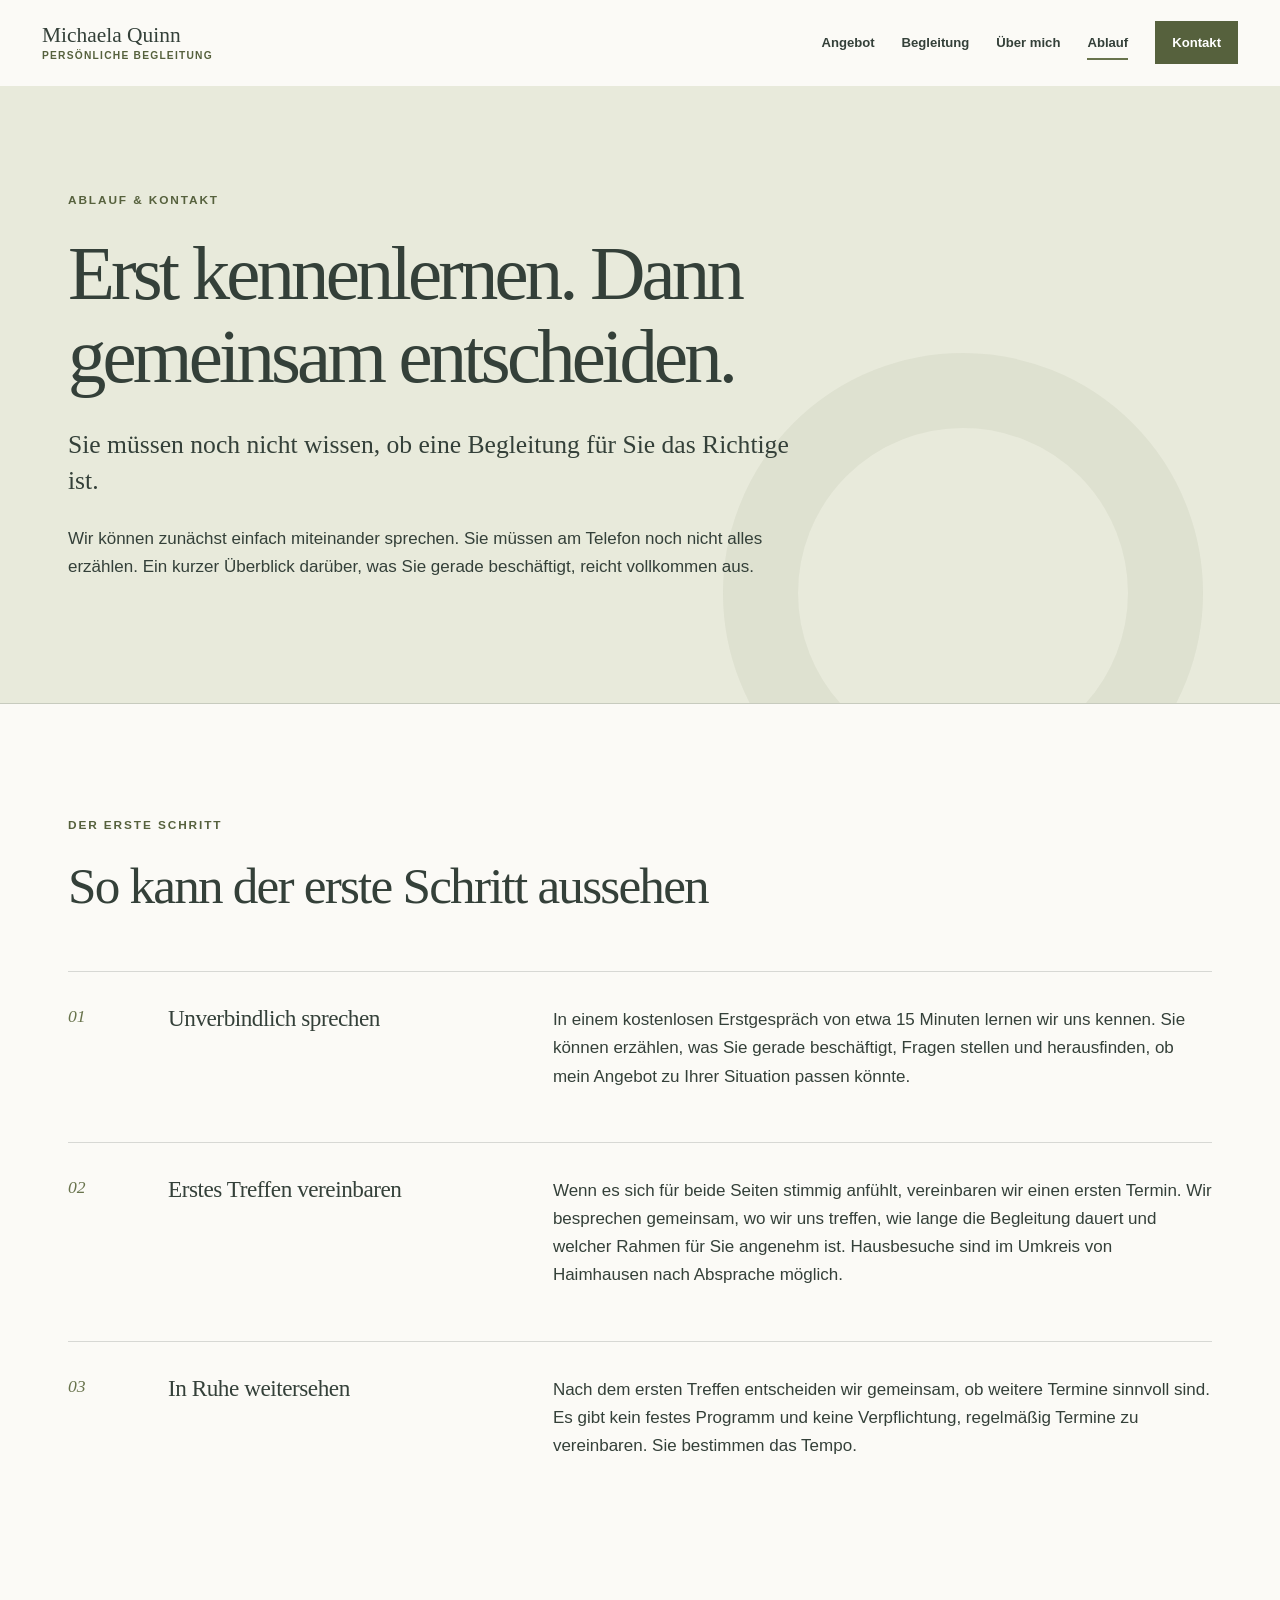
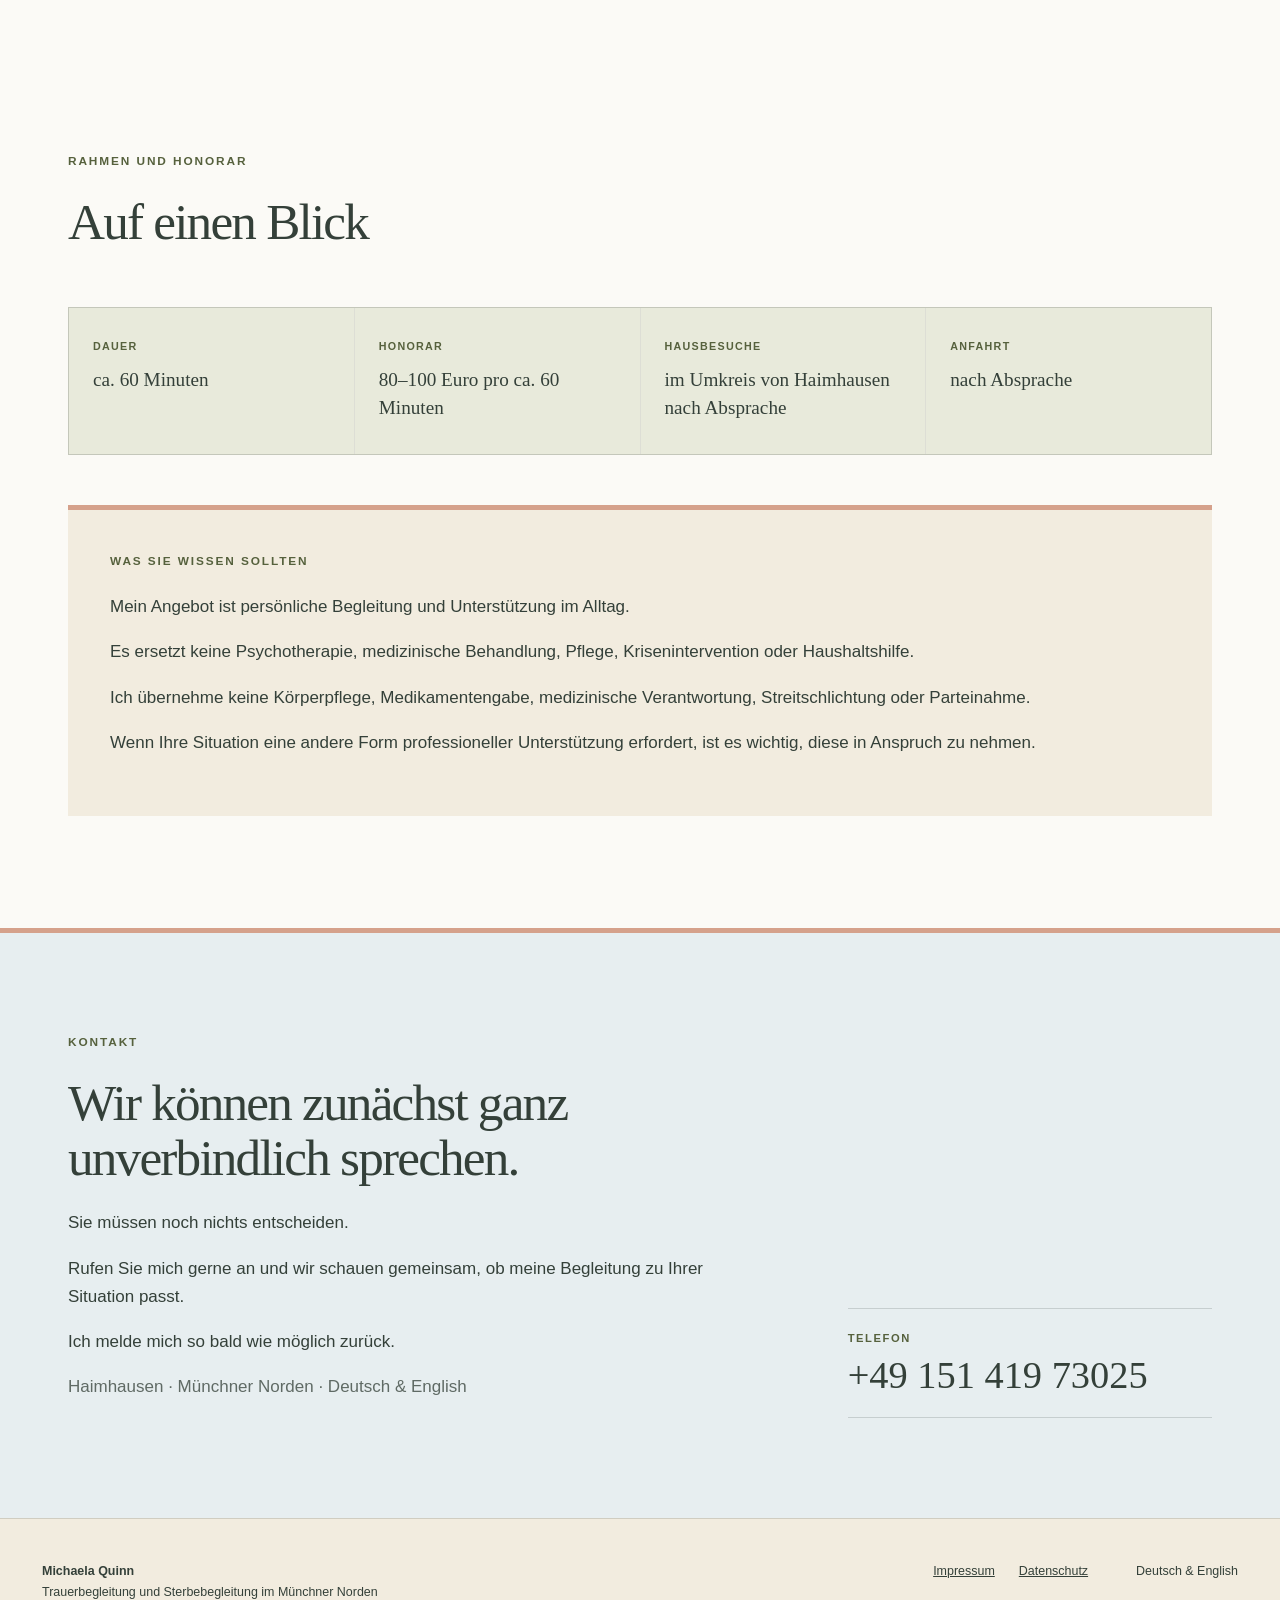
==== ablauf-kontakt.html @ f82f97de "Add files via upload" ====
<!doctype html>
<html lang="de">
<head><meta charset="utf-8"><meta name="viewport" content="width=device-width,initial-scale=1"><meta name="description" content="Ablauf, Rahmen, Honorar und Kontakt für die persönliche Begleitung durch Michaela Quinn im Münchner Norden."><meta name="theme-color" content="#68734c"><title>Ablauf & Kontakt | Michaela Quinn</title><link rel="icon" href="assets/favicon.svg" type="image/svg+xml"><link rel="stylesheet" href="assets/styles.css"></head>
<body>
  <a class="skip-link" href="#inhalt">Zum Inhalt springen</a>
  <header class="site-header" data-header><a class="brand" href="index.html"><span class="brand-name">Michaela Quinn</span><span class="brand-line">Persönliche Begleitung</span></a><button class="menu-button" type="button" aria-expanded="false" aria-controls="navigation" data-menu-button><span></span><span></span><span></span><span class="sr-only">Menü öffnen</span></button><nav id="navigation" class="navigation" aria-label="Hauptnavigation" data-navigation><a href="angebot.html">Angebot</a><a href="begleitung.html">Begleitung</a><a href="ueber-mich.html">Über mich</a><a href="ablauf-kontakt.html" aria-current="page">Ablauf</a><a class="nav-contact" href="#kontakt">Kontakt</a></nav></header>
  <main id="inhalt">
    <section class="page-hero"><p class="eyebrow">Ablauf &amp; Kontakt</p><h1>Erst kennenlernen. Dann gemeinsam entscheiden.</h1><p class="lead">Sie müssen noch nicht wissen, ob eine Begleitung für Sie das Richtige ist.</p><p>Wir können zunächst einfach miteinander sprechen. Sie müssen am Telefon noch nicht alles erzählen. Ein kurzer Überblick darüber, was Sie gerade beschäftigt, reicht vollkommen aus.</p></section>
    <section class="section-pad"><div class="section-heading"><p class="eyebrow">Der erste Schritt</p><h2>So kann der erste Schritt aussehen</h2></div><ol class="steps"><li><span>01</span><h3>Unverbindlich sprechen</h3><p>In einem kostenlosen Erstgespräch von etwa 15 Minuten lernen wir uns kennen. Sie können erzählen, was Sie gerade beschäftigt, Fragen stellen und herausfinden, ob mein Angebot zu Ihrer Situation passen könnte.</p></li><li><span>02</span><h3>Erstes Treffen vereinbaren</h3><p>Wenn es sich für beide Seiten stimmig anfühlt, vereinbaren wir einen ersten Termin. Wir besprechen gemeinsam, wo wir uns treffen, wie lange die Begleitung dauert und welcher Rahmen für Sie angenehm ist. Hausbesuche sind im Umkreis von Haimhausen nach Absprache möglich.</p></li><li><span>03</span><h3>In Ruhe weitersehen</h3><p>Nach dem ersten Treffen entscheiden wir gemeinsam, ob weitere Termine sinnvoll sind. Es gibt kein festes Programm und keine Verpflichtung, regelmäßig Termine zu vereinbaren. Sie bestimmen das Tempo.</p></li></ol></section>
    <section class="section-pad"><div class="section-heading"><p class="eyebrow">Rahmen und Honorar</p><h2>Auf einen Blick</h2></div><div class="facts-grid"><div class="fact"><span>Dauer</span><strong>ca. 60 Minuten</strong></div><div class="fact"><span>Honorar</span><strong>80–100 Euro pro ca. 60 Minuten</strong></div><div class="fact"><span>Hausbesuche</span><strong>im Umkreis von Haimhausen nach Absprache</strong></div><div class="fact"><span>Anfahrt</span><strong>nach Absprache</strong></div></div><div class="boundary-box"><p class="eyebrow">Was Sie wissen sollten</p><p>Mein Angebot ist persönliche Begleitung und Unterstützung im Alltag.</p><p>Es ersetzt keine Psychotherapie, medizinische Behandlung, Pflege, Krisenintervention oder Haushaltshilfe.</p><p>Ich übernehme keine Körperpflege, Medikamentengabe, medizinische Verantwortung, Streitschlichtung oder Parteinahme.</p><p>Wenn Ihre Situation eine andere Form professioneller Unterstützung erfordert, ist es wichtig, diese in Anspruch zu nehmen.</p></div></section>
    <section class="contact-section" id="kontakt"><div class="contact-inner"><div><p class="eyebrow">Kontakt</p><h2>Wir können zunächst ganz unverbindlich sprechen.</h2><p>Sie müssen noch nichts entscheiden.</p><p>Rufen Sie mich gerne an und wir schauen gemeinsam, ob meine Begleitung zu Ihrer Situation passt.</p><p>Ich melde mich so bald wie möglich zurück.</p><p class="muted">Haimhausen · Münchner Norden · Deutsch &amp; English</p></div><a class="phone-link" href="tel:+4915141973025"><span>Telefon</span><strong>+49 151 419 73025</strong></a></div></section>
  </main>
  <footer class="site-footer"><div><strong>Michaela Quinn</strong><br>Trauerbegleitung und Sterbebegleitung im Münchner Norden</div><div class="footer-links"><a href="impressum.html">Impressum</a><a href="datenschutz.html">Datenschutz</a></div><div>Deutsch &amp; English</div></footer><script src="assets/script.js"></script>
</body></html>
---- assets/styles.css ----
:root {
  --paper: #fbfaf6;
  --paper-soft: #ffffff;
  --ink: #344039;
  --olive: #68734c;
  --olive-dark: #56613d;
  --olive-soft: #e8eadb;
  --mist: #e7eef0;
  --oat: #f2ecdf;
  --apricot: #d5a18b;
  --line: rgba(52, 64, 57, .18);
  --max: 1240px;
  --serif: Georgia, "Times New Roman", serif;
  --sans: Arial, Helvetica, sans-serif;
}

* { box-sizing: border-box; }
html { scroll-behavior: smooth; }
body { margin: 0; background: var(--paper); color: var(--ink); font: 17px/1.66 var(--sans); }
img { display: block; width: 100%; height: auto; }
a { color: inherit; }
h1, h2, h3, p, figure { margin-top: 0; }
h1, h2, h3 { font-family: var(--serif); font-weight: 400; line-height: 1.08; }
h1 { margin-bottom: 28px; font-size: clamp(3.5rem, 7vw, 7rem); letter-spacing: -.05em; }
h2 { margin-bottom: 24px; font-size: clamp(2.25rem, 4vw, 4.25rem); letter-spacing: -.035em; }
h3 { margin-bottom: 14px; font-size: 1.65rem; letter-spacing: -.02em; }

.sr-only { position: absolute; width: 1px; height: 1px; padding: 0; margin: -1px; overflow: hidden; clip: rect(0,0,0,0); white-space: nowrap; border: 0; }
.skip-link { position: fixed; z-index: 100; top: 12px; left: 12px; padding: 10px 14px; background: white; transform: translateY(-150%); }
.skip-link:focus { transform: none; }
.section-pad { max-width: var(--max); margin: 0 auto; padding: 112px 48px; }
.eyebrow { margin-bottom: 22px; color: var(--olive-dark); font-size: .74rem; font-weight: 700; letter-spacing: .16em; text-transform: uppercase; }
.section-heading { max-width: 820px; margin-bottom: 58px; }
.section-heading p:last-child { max-width: 700px; }
.lead { font: 400 clamp(1.3rem, 2vw, 1.85rem)/1.42 var(--serif); }
.muted { color: rgba(52,64,57,.76); }

.site-header { position: sticky; z-index: 20; top: 0; display: flex; align-items: center; justify-content: space-between; min-height: 86px; padding: 13px 42px; border-bottom: 1px solid transparent; background: rgba(251,250,246,.95); backdrop-filter: blur(12px); transition: border-color .2s; }
.site-header.scrolled { border-color: var(--line); }
.brand { display: grid; text-decoration: none; line-height: 1.15; }
.brand-name { font-family: var(--serif); font-size: 1.34rem; }
.brand-line { margin-top: 3px; color: var(--olive-dark); font-size: .64rem; font-weight: 700; letter-spacing: .12em; text-transform: uppercase; }
.navigation { display: flex; align-items: center; gap: 27px; }
.navigation a { position: relative; font-size: .82rem; font-weight: 700; text-decoration: none; }
.navigation a:not(.nav-contact)::after { position: absolute; right: 0; bottom: -7px; left: 0; height: 2px; background: var(--olive); content: ""; transform: scaleX(0); transition: transform .2s; }
.navigation a:hover::after, .navigation a[aria-current="page"]::after { transform: scaleX(1); }
.nav-contact { padding: 11px 17px; background: var(--olive-dark); color: white; }
.nav-contact:hover { background: var(--olive); }
.menu-button { display: none; border: 0; background: none; }

.button { display: inline-block; padding: 15px 22px; border: 1px solid var(--olive-dark); background: var(--olive-dark); color: white; font-size: .86rem; font-weight: 700; text-decoration: none; }
.button:hover { background: var(--olive); }
.button.secondary { background: transparent; color: var(--olive-dark); }
.button.secondary:hover { background: var(--olive-soft); }
.text-link { display: inline-block; color: var(--olive-dark); font-size: .84rem; font-weight: 700; text-decoration-thickness: 1px; text-underline-offset: 5px; }

.hero { display: grid; grid-template-columns: 58% 42%; min-height: calc(100vh - 86px); border-bottom: 1px solid var(--line); }
.hero-copy { display: flex; flex-direction: column; justify-content: center; padding: 74px max(48px, calc((100vw - var(--max)) / 2 + 48px)); }
.hero h1 { max-width: 740px; }
.hero-intro { max-width: 720px; margin-bottom: 24px; font: 400 clamp(1.28rem, 2vw, 1.9rem)/1.38 var(--serif); }
.hero-actions { display: flex; align-items: center; gap: 22px; margin-top: 24px; }
.micro-contact { margin: 0; color: rgba(52,64,57,.78); font-size: .88rem; }
.hero-image { position: relative; min-height: 640px; margin: 0; overflow: hidden; }
.hero-image img { width: 100%; height: 100%; object-fit: cover; object-position: 50% 38%; }
.hero-image figcaption { position: absolute; right: 16px; bottom: 14px; padding: 5px 9px; background: rgba(251,250,246,.9); font-size: .68rem; letter-spacing: .08em; text-transform: uppercase; }

.trust-strip { display: grid; grid-template-columns: 1fr 1.4fr 1.25fr 1fr; max-width: var(--max); margin: 0 auto; padding: 0 48px; border-bottom: 1px solid var(--line); }
.trust-item { padding: 28px 24px 28px 0; }
.trust-item + .trust-item { padding-left: 24px; border-left: 1px solid var(--line); }
.trust-item span { display: block; margin-bottom: 5px; color: var(--olive-dark); font-size: .67rem; font-weight: 700; letter-spacing: .11em; text-transform: uppercase; }
.trust-item strong { font: 400 1.05rem/1.3 var(--serif); }

.intro-section { display: grid; grid-template-columns: .8fr 1.7fr; gap: 9%; }
.intro-copy { max-width: 780px; }
.reassurance { margin-top: 34px; padding: 25px 30px; border-left: 5px solid var(--olive); background: var(--olive-soft); font: 400 1.16rem/1.5 var(--serif); }

.offers { background: var(--paper-soft); }
.offer-grid { display: grid; grid-template-columns: repeat(3, 1fr); border-top: 1px solid var(--line); }
.offer-card { display: flex; flex-direction: column; padding: 34px 36px 16px 0; }
.offer-card + .offer-card { padding-left: 36px; border-left: 1px solid var(--line); }
.offer-number { display: block; margin-bottom: 42px; color: var(--olive); font: italic 1.1rem var(--serif); }
.offer-card h3 { min-height: 58px; }
.offer-card p { font-size: .94rem; }
.offer-card .text-link { margin-top: auto; padding-top: 18px; }

.feature-split { display: grid; grid-template-columns: 49% 51%; background: var(--oat); }
.feature-image { min-height: 690px; margin: 0; }
.feature-image img { width: 100%; height: 100%; object-fit: cover; object-position: 6% 50%; }
.feature-copy { align-self: center; max-width: 720px; padding: 94px 8vw; }
.feature-copy h2 { font-size: clamp(2.4rem, 3.7vw, 4.25rem); }
.feature-copy .button { margin-top: 18px; }

.about-teaser { display: grid; grid-template-columns: 57% 36%; gap: 7%; align-items: center; }
.about-teaser-copy > p { max-width: 720px; }
.about-teaser-image { margin: 0; }
.about-teaser-image img { aspect-ratio: 3 / 4; object-fit: cover; }
.quick-facts { display: grid; grid-template-columns: repeat(5, 1fr); gap: 8px; margin-top: 40px; }
.quick-facts span { padding: 16px 13px; background: var(--olive-soft); font: 400 .88rem/1.35 var(--serif); }

.location-band { background: var(--olive-soft); }
.location-inner { display: grid; grid-template-columns: 1.3fr .7fr; gap: 10%; align-items: center; max-width: var(--max); margin: 0 auto; padding: 84px 48px; }
.location-inner h2 { font-size: clamp(2.2rem, 3.8vw, 4rem); }
.place-note { padding: 28px; border: 1px solid rgba(86,97,61,.35); background: rgba(255,255,255,.45); font-family: var(--serif); }

.home-contact { display: grid; grid-template-columns: 1.3fr .7fr; gap: 9%; align-items: end; padding-top: 100px; padding-bottom: 100px; }
.contact-card { padding: 34px; border-top: 5px solid var(--apricot); background: var(--mist); }
.phone-link { display: grid; gap: 6px; margin-top: 25px; padding: 20px 0; border-top: 1px solid var(--line); border-bottom: 1px solid var(--line); text-decoration: none; }
.phone-link span { color: var(--olive-dark); font-size: .7rem; font-weight: 700; letter-spacing: .14em; text-transform: uppercase; }
.phone-link strong { font: 400 clamp(1.7rem, 3vw, 2.8rem) var(--serif); }

.page-hero { position: relative; overflow: hidden; padding: 105px max(48px, calc((100vw - var(--max)) / 2 + 48px)); border-bottom: 1px solid var(--line); background: var(--olive-soft); }
.page-hero::after { position: absolute; right: 6%; bottom: -130px; width: 330px; height: 330px; border: 75px solid rgba(104,115,76,.08); border-radius: 50%; content: ""; }
.page-hero h1 { max-width: 970px; font-size: clamp(3.2rem, 6vw, 6rem); }
.page-hero p { position: relative; z-index: 1; max-width: 730px; }
.page-hero .eyebrow { color: var(--olive-dark); }

.detail-stack { display: grid; gap: 0; }
.detail-block { display: grid; grid-template-columns: 100px 1fr; gap: 30px; padding: 50px 0; border-top: 1px solid var(--line); }
.detail-number { color: var(--olive); font: italic 1.25rem var(--serif); }
.detail-copy { max-width: 790px; }
.detail-copy p:last-child { margin-bottom: 0; }
.quiet-note { padding: 22px 26px; border-left: 4px solid var(--olive); background: var(--olive-soft); font-family: var(--serif); }

.audience-section { background: var(--mist); }
.check-list { display: grid; gap: 11px; max-width: 780px; padding: 0; list-style: none; }
.check-list li { position: relative; padding-left: 28px; }
.check-list li::before { position: absolute; top: .05em; left: 0; color: var(--olive-dark); content: "•"; font-size: 1.25rem; }
.boundary-box { padding: 42px; border-top: 5px solid var(--apricot); background: var(--oat); }
.boundary-box ul { columns: 2; max-width: 700px; }

.method-hero { display: grid; grid-template-columns: 48% 52%; min-height: 600px; background: var(--oat); }
.method-hero-image { min-height: 600px; }
.method-hero-image img { width: 100%; height: 100%; object-fit: cover; object-position: 5% center; }
.method-hero-copy { align-self: center; padding: 80px 8vw; }
.method-grid { display: grid; grid-template-columns: repeat(2, 1fr); gap: 1px; background: var(--line); border: 1px solid var(--line); }
.method-card { padding: 42px; background: var(--paper); }
.method-card:nth-child(2), .method-card:nth-child(3) { background: var(--olive-soft); }
.method-card span { display: block; margin-bottom: 35px; color: var(--olive); font: italic 1.05rem var(--serif); }
.no-program { display: grid; grid-template-columns: 1fr 1fr; gap: 9%; align-items: center; }
.no-program-quote { padding: 42px; border-left: 5px solid var(--olive); background: var(--mist); font: 400 1.25rem/1.5 var(--serif); }

.about-hero { display: grid; grid-template-columns: 42% 58%; min-height: 650px; }
.about-hero-image img { width: 100%; height: 100%; object-fit: cover; }
.about-hero-copy { align-self: center; padding: 80px 8vw; }
.story-section { display: grid; grid-template-columns: .65fr 1.35fr; gap: 10%; }
.story-copy { max-width: 780px; }
.story-section.alt { background: var(--olive-soft); max-width: none; padding-right: max(48px, calc((100vw - var(--max)) / 2 + 48px)); padding-left: max(48px, calc((100vw - var(--max)) / 2 + 48px)); }
.credential-grid { display: grid; grid-template-columns: repeat(3, 1fr); gap: 12px; }
.credential { min-height: 165px; padding: 28px; background: var(--mist); }
.credential:nth-child(2) { background: var(--olive-soft); }
.credential span { display: block; margin-bottom: 22px; color: var(--olive-dark); font-size: .68rem; font-weight: 700; letter-spacing: .12em; text-transform: uppercase; }
.credential p { font-family: var(--serif); }

.steps { display: grid; gap: 0; padding: 0; list-style: none; }
.steps li { display: grid; grid-template-columns: 70px .7fr 1.3fr; gap: 30px; padding: 34px 0; border-top: 1px solid var(--line); }
.steps li > span { color: var(--olive); font: italic 1.1rem var(--serif); }
.steps h3 { font-size: 1.45rem; }
.facts-grid { display: grid; grid-template-columns: repeat(4, 1fr); gap: 1px; margin: 50px 0; background: rgba(86,97,61,.18); border: 1px solid rgba(86,97,61,.18); }
.fact { padding: 30px 24px; background: var(--olive-soft); }
.fact span { display: block; margin-bottom: 11px; color: var(--olive-dark); font-size: .67rem; font-weight: 700; letter-spacing: .12em; text-transform: uppercase; }
.fact strong { font: 400 1.2rem/1.35 var(--serif); }
.contact-section { background: var(--mist); border-top: 5px solid var(--apricot); }
.contact-inner { display: grid; grid-template-columns: 1.3fr .7fr; gap: 9%; align-items: end; max-width: var(--max); margin: 0 auto; padding: 100px 48px; }

.cta-band { background: var(--olive-dark); color: white; }
.cta-inner { display: grid; grid-template-columns: 1.3fr .7fr; gap: 8%; align-items: center; max-width: var(--max); margin: 0 auto; padding: 75px 48px; }
.cta-inner h2 { margin-bottom: 12px; font-size: clamp(2rem, 3.5vw, 3.6rem); }
.cta-inner .button { border-color: white; background: white; color: var(--olive-dark); text-align: center; }

.site-footer { display: grid; grid-template-columns: 1fr auto auto; gap: 48px; padding: 42px; border-top: 1px solid var(--line); background: var(--oat); font-size: .78rem; }
.footer-links { display: flex; gap: 24px; }
.legal { max-width: 800px; margin: 0 auto; padding: 90px 30px 140px; }
.legal h1 { font-size: clamp(3rem, 7vw, 6rem); }
.legal h2 { margin-top: 48px; font-size: 2rem; }
.draft-warning { padding: 18px; border: 2px solid var(--olive); background: white; font-weight: 700; }
.back-link { display: inline-block; margin-bottom: 45px; }

@media (max-width: 960px) {
  .site-header { min-height: 74px; padding: 13px 22px; }
  .menu-button { display: grid; gap: 5px; width: 42px; height: 42px; padding: 10px; }
  .menu-button span:not(.sr-only) { display: block; height: 2px; background: var(--ink); }
  .navigation { position: fixed; inset: 74px 0 auto; display: none; flex-direction: column; align-items: stretch; gap: 0; padding: 16px 22px 28px; border-bottom: 1px solid var(--line); background: var(--paper); }
  .navigation.open { display: flex; }
  .navigation a { padding: 14px 0; border-bottom: 1px solid var(--line); }
  .navigation a::after { display: none; }
  .nav-contact { border: 0; }
  .section-pad { padding: 82px 28px; }
  .hero, .method-hero, .about-hero { grid-template-columns: 1fr; }
  .hero-copy { padding: 75px 28px 58px; }
  .hero-image { min-height: 68vh; }
  .trust-strip { grid-template-columns: repeat(2, 1fr); padding: 0 28px; }
  .trust-item:nth-child(3) { border-left: 0; }
  .intro-section, .about-teaser, .location-inner, .home-contact, .story-section, .no-program, .contact-inner, .cta-inner { grid-template-columns: 1fr; gap: 38px; }
  .offer-grid { grid-template-columns: 1fr; }
  .offer-card, .offer-card + .offer-card { padding: 30px 0; border-left: 0; border-bottom: 1px solid var(--line); }
  .offer-number { margin-bottom: 18px; }
  .offer-card h3 { min-height: 0; }
  .feature-split { grid-template-columns: 1fr; }
  .feature-image { min-height: 56vw; }
  .feature-copy { padding: 76px 28px; }
  .about-teaser-image { order: -1; }
  .quick-facts { grid-template-columns: repeat(2, 1fr); }
  .location-inner, .contact-inner, .cta-inner { padding: 75px 28px; }
  .page-hero { padding: 80px 28px; }
  .method-hero-image { min-height: 520px; }
  .method-hero-copy, .about-hero-copy { padding: 75px 28px; }
  .about-hero-image { min-height: 600px; }
  .story-section.alt { padding-right: 28px; padding-left: 28px; }
  .steps li { grid-template-columns: 48px 1fr; }
  .steps li p { grid-column: 2; }
  .facts-grid { grid-template-columns: repeat(2, 1fr); }
  .site-footer { grid-template-columns: 1fr; gap: 20px; padding: 36px 28px; }
}

@media (max-width: 580px) {
  body { font-size: 16px; }
  h1 { font-size: clamp(3rem, 15vw, 4.8rem); }
  h2 { font-size: 2.3rem; }
  .hero-actions { align-items: flex-start; flex-direction: column; }
  .hero-image { min-height: 520px; }
  .trust-strip, .method-grid, .credential-grid, .facts-grid { grid-template-columns: 1fr; }
  .trust-item + .trust-item { padding-left: 0; border-left: 0; border-top: 1px solid var(--line); }
  .detail-block { grid-template-columns: 48px 1fr; gap: 14px; }
  .boundary-box ul { columns: 1; }
  .quick-facts { grid-template-columns: 1fr; }
  .feature-image { min-height: 410px; }
}

@media (prefers-reduced-motion: reduce) {
  html { scroll-behavior: auto; }
}
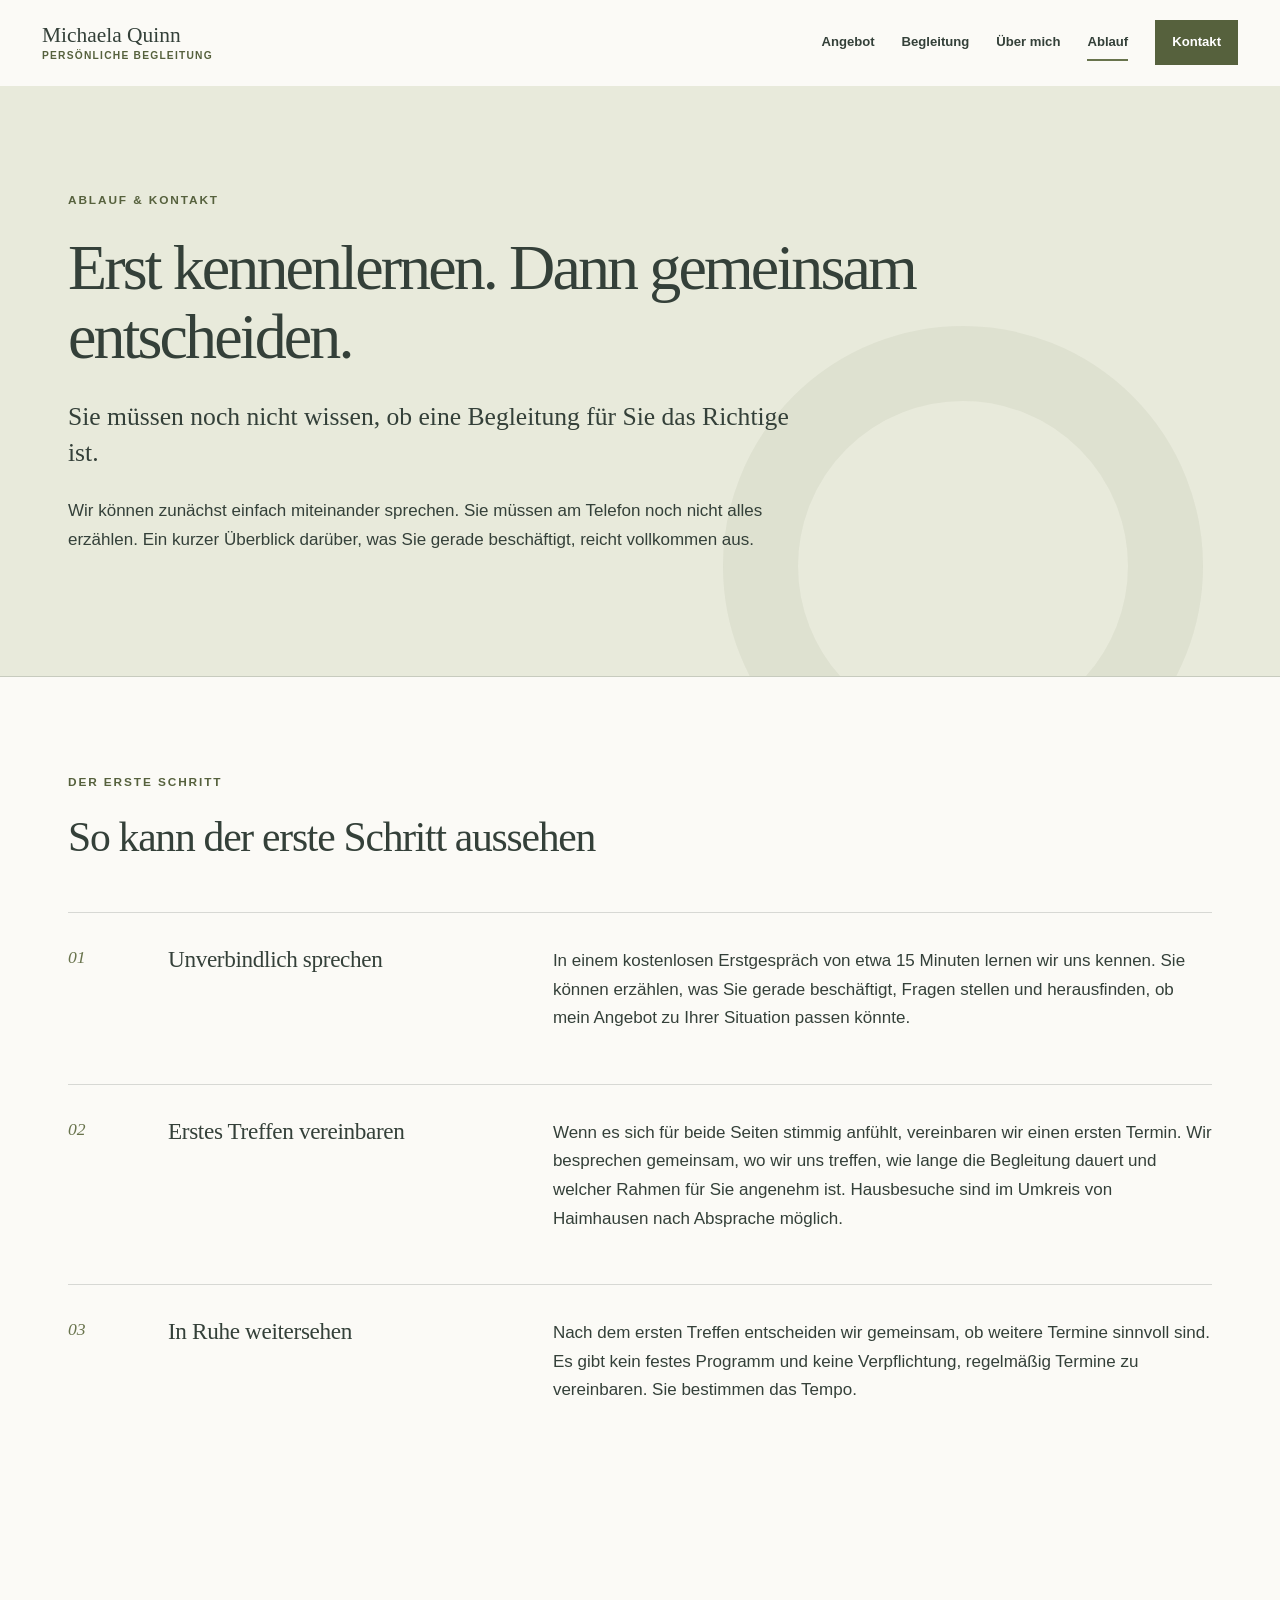
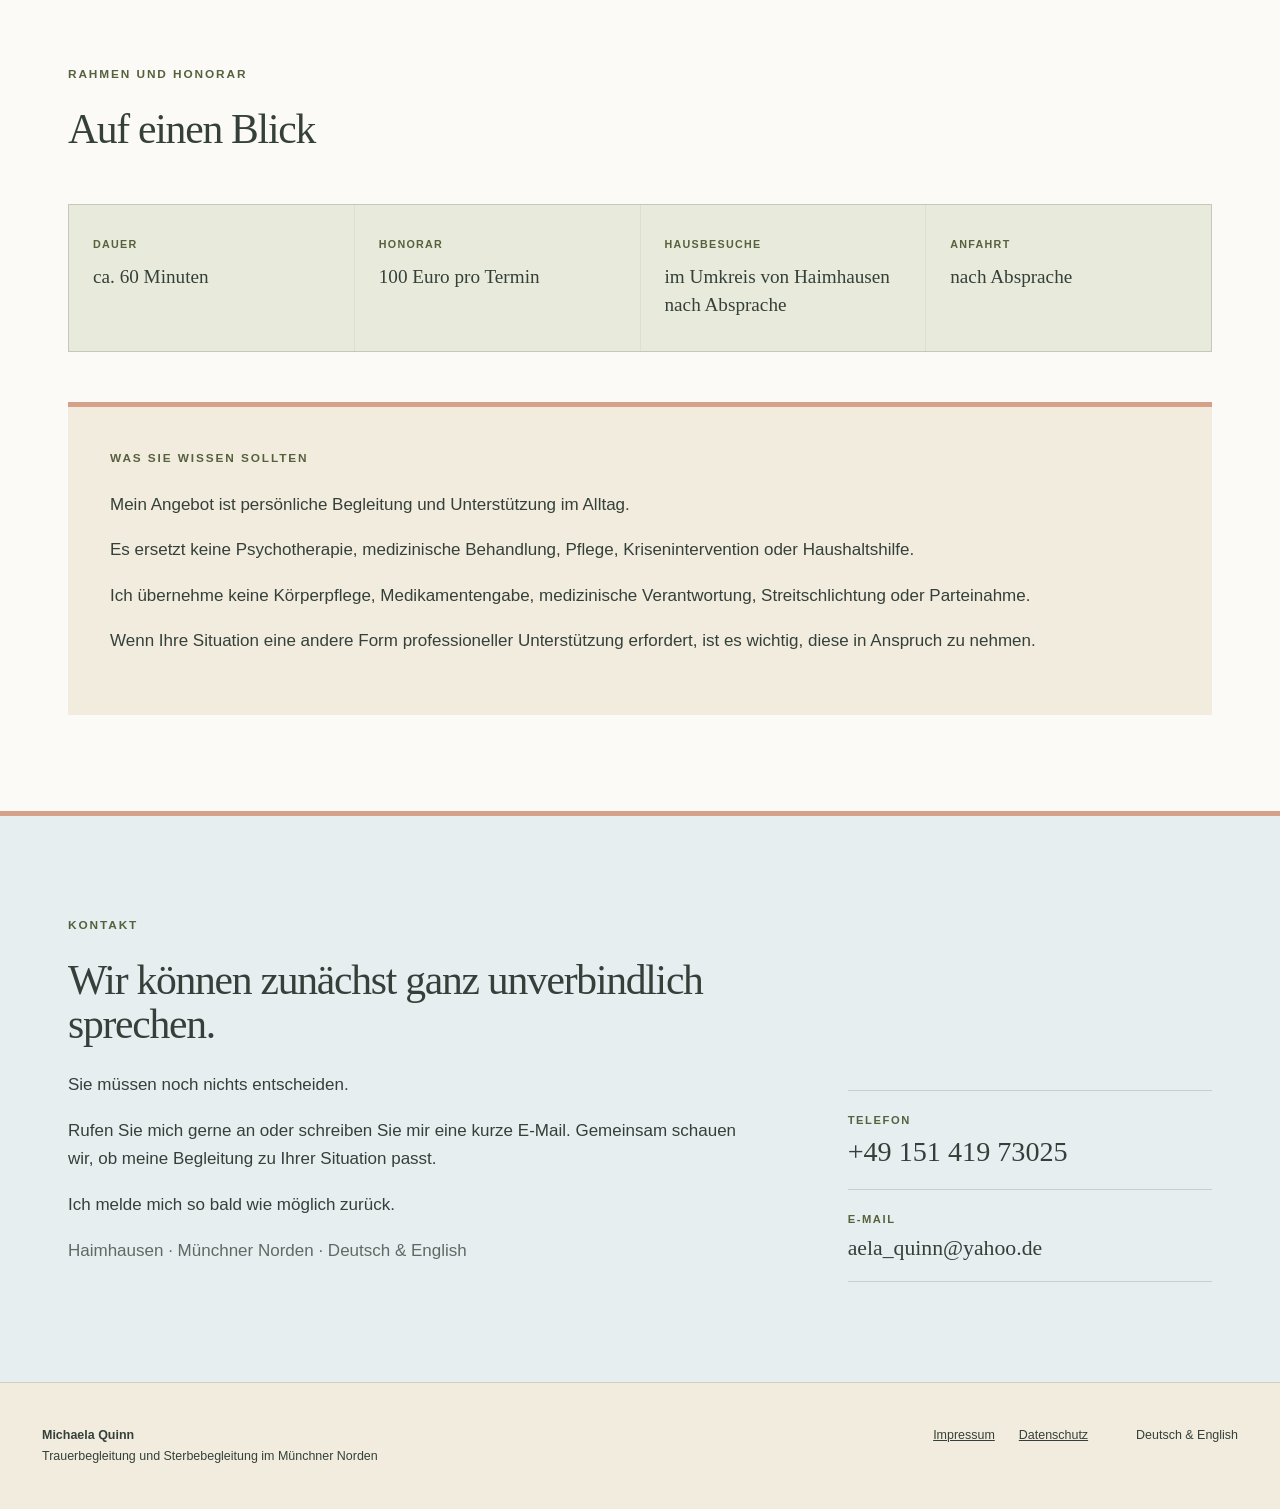
==== commit 2a9c2f6e: "Add files via upload" ====
--- a/ablauf-kontakt.html
+++ b/ablauf-kontakt.html
@@ -7,8 +7,8 @@
   <main id="inhalt">
     <section class="page-hero"><p class="eyebrow">Ablauf &amp; Kontakt</p><h1>Erst kennenlernen. Dann gemeinsam entscheiden.</h1><p class="lead">Sie müssen noch nicht wissen, ob eine Begleitung für Sie das Richtige ist.</p><p>Wir können zunächst einfach miteinander sprechen. Sie müssen am Telefon noch nicht alles erzählen. Ein kurzer Überblick darüber, was Sie gerade beschäftigt, reicht vollkommen aus.</p></section>
     <section class="section-pad"><div class="section-heading"><p class="eyebrow">Der erste Schritt</p><h2>So kann der erste Schritt aussehen</h2></div><ol class="steps"><li><span>01</span><h3>Unverbindlich sprechen</h3><p>In einem kostenlosen Erstgespräch von etwa 15 Minuten lernen wir uns kennen. Sie können erzählen, was Sie gerade beschäftigt, Fragen stellen und herausfinden, ob mein Angebot zu Ihrer Situation passen könnte.</p></li><li><span>02</span><h3>Erstes Treffen vereinbaren</h3><p>Wenn es sich für beide Seiten stimmig anfühlt, vereinbaren wir einen ersten Termin. Wir besprechen gemeinsam, wo wir uns treffen, wie lange die Begleitung dauert und welcher Rahmen für Sie angenehm ist. Hausbesuche sind im Umkreis von Haimhausen nach Absprache möglich.</p></li><li><span>03</span><h3>In Ruhe weitersehen</h3><p>Nach dem ersten Treffen entscheiden wir gemeinsam, ob weitere Termine sinnvoll sind. Es gibt kein festes Programm und keine Verpflichtung, regelmäßig Termine zu vereinbaren. Sie bestimmen das Tempo.</p></li></ol></section>
-    <section class="section-pad"><div class="section-heading"><p class="eyebrow">Rahmen und Honorar</p><h2>Auf einen Blick</h2></div><div class="facts-grid"><div class="fact"><span>Dauer</span><strong>ca. 60 Minuten</strong></div><div class="fact"><span>Honorar</span><strong>80–100 Euro pro ca. 60 Minuten</strong></div><div class="fact"><span>Hausbesuche</span><strong>im Umkreis von Haimhausen nach Absprache</strong></div><div class="fact"><span>Anfahrt</span><strong>nach Absprache</strong></div></div><div class="boundary-box"><p class="eyebrow">Was Sie wissen sollten</p><p>Mein Angebot ist persönliche Begleitung und Unterstützung im Alltag.</p><p>Es ersetzt keine Psychotherapie, medizinische Behandlung, Pflege, Krisenintervention oder Haushaltshilfe.</p><p>Ich übernehme keine Körperpflege, Medikamentengabe, medizinische Verantwortung, Streitschlichtung oder Parteinahme.</p><p>Wenn Ihre Situation eine andere Form professioneller Unterstützung erfordert, ist es wichtig, diese in Anspruch zu nehmen.</p></div></section>
-    <section class="contact-section" id="kontakt"><div class="contact-inner"><div><p class="eyebrow">Kontakt</p><h2>Wir können zunächst ganz unverbindlich sprechen.</h2><p>Sie müssen noch nichts entscheiden.</p><p>Rufen Sie mich gerne an und wir schauen gemeinsam, ob meine Begleitung zu Ihrer Situation passt.</p><p>Ich melde mich so bald wie möglich zurück.</p><p class="muted">Haimhausen · Münchner Norden · Deutsch &amp; English</p></div><a class="phone-link" href="tel:+4915141973025"><span>Telefon</span><strong>+49 151 419 73025</strong></a></div></section>
+    <section class="section-pad"><div class="section-heading"><p class="eyebrow">Rahmen und Honorar</p><h2>Auf einen Blick</h2></div><div class="facts-grid"><div class="fact"><span>Dauer</span><strong>ca. 60 Minuten</strong></div><div class="fact"><span>Honorar</span><strong>100 Euro pro Termin</strong></div><div class="fact"><span>Hausbesuche</span><strong>im Umkreis von Haimhausen nach Absprache</strong></div><div class="fact"><span>Anfahrt</span><strong>nach Absprache</strong></div></div><div class="boundary-box"><p class="eyebrow">Was Sie wissen sollten</p><p>Mein Angebot ist persönliche Begleitung und Unterstützung im Alltag.</p><p>Es ersetzt keine Psychotherapie, medizinische Behandlung, Pflege, Krisenintervention oder Haushaltshilfe.</p><p>Ich übernehme keine Körperpflege, Medikamentengabe, medizinische Verantwortung, Streitschlichtung oder Parteinahme.</p><p>Wenn Ihre Situation eine andere Form professioneller Unterstützung erfordert, ist es wichtig, diese in Anspruch zu nehmen.</p></div></section>
+    <section class="contact-section" id="kontakt"><div class="contact-inner"><div><p class="eyebrow">Kontakt</p><h2>Wir können zunächst ganz unverbindlich sprechen.</h2><p>Sie müssen noch nichts entscheiden.</p><p>Rufen Sie mich gerne an oder schreiben Sie mir eine kurze E-Mail. Gemeinsam schauen wir, ob meine Begleitung zu Ihrer Situation passt.</p><p>Ich melde mich so bald wie möglich zurück.</p><p class="muted">Haimhausen · Münchner Norden · Deutsch &amp; English</p></div><div class="contact-methods"><a class="contact-method" href="tel:+4915141973025"><span>Telefon</span><strong>+49 151 419 73025</strong></a><a class="contact-method email-method" href="mailto:aela_quinn@yahoo.de"><span>E-Mail</span><strong>aela_quinn@yahoo.de</strong></a></div></div></section>
   </main>
   <footer class="site-footer"><div><strong>Michaela Quinn</strong><br>Trauerbegleitung und Sterbebegleitung im Münchner Norden</div><div class="footer-links"><a href="impressum.html">Impressum</a><a href="datenschutz.html">Datenschutz</a></div><div>Deutsch &amp; English</div></footer><script src="assets/script.js"></script>
 </body></html>
--- a/assets/styles.css
+++ b/assets/styles.css
@@ -16,21 +16,21 @@
 
 * { box-sizing: border-box; }
 html { scroll-behavior: smooth; }
-body { margin: 0; background: var(--paper); color: var(--ink); font: 17px/1.66 var(--sans); }
+body { margin: 0; background: var(--paper); color: var(--ink); font: 17px/1.68 var(--sans); }
 img { display: block; width: 100%; height: auto; }
 a { color: inherit; }
 h1, h2, h3, p, figure { margin-top: 0; }
 h1, h2, h3 { font-family: var(--serif); font-weight: 400; line-height: 1.08; }
-h1 { margin-bottom: 28px; font-size: clamp(3.5rem, 7vw, 7rem); letter-spacing: -.05em; }
-h2 { margin-bottom: 24px; font-size: clamp(2.25rem, 4vw, 4.25rem); letter-spacing: -.035em; }
-h3 { margin-bottom: 14px; font-size: 1.65rem; letter-spacing: -.02em; }
+h1 { margin-bottom: 28px; font-size: clamp(3.25rem, 5.8vw, 5.8rem); letter-spacing: -.045em; }
+h2 { margin-bottom: 24px; font-size: clamp(2.1rem, 3.25vw, 3.5rem); letter-spacing: -.03em; }
+h3 { margin-bottom: 14px; font-size: 1.55rem; letter-spacing: -.015em; }
 
 .sr-only { position: absolute; width: 1px; height: 1px; padding: 0; margin: -1px; overflow: hidden; clip: rect(0,0,0,0); white-space: nowrap; border: 0; }
 .skip-link { position: fixed; z-index: 100; top: 12px; left: 12px; padding: 10px 14px; background: white; transform: translateY(-150%); }
 .skip-link:focus { transform: none; }
-.section-pad { max-width: var(--max); margin: 0 auto; padding: 112px 48px; }
+.section-pad { max-width: var(--max); margin: 0 auto; padding: 96px 48px; }
 .eyebrow { margin-bottom: 22px; color: var(--olive-dark); font-size: .74rem; font-weight: 700; letter-spacing: .16em; text-transform: uppercase; }
-.section-heading { max-width: 820px; margin-bottom: 58px; }
+.section-heading { max-width: 780px; margin-bottom: 52px; }
 .section-heading p:last-child { max-width: 700px; }
 .lead { font: 400 clamp(1.3rem, 2vw, 1.85rem)/1.42 var(--serif); }
 .muted { color: rgba(52,64,57,.76); }
@@ -48,7 +48,7 @@
 .nav-contact:hover { background: var(--olive); }
 .menu-button { display: none; border: 0; background: none; }
 
-.button { display: inline-block; padding: 15px 22px; border: 1px solid var(--olive-dark); background: var(--olive-dark); color: white; font-size: .86rem; font-weight: 700; text-decoration: none; }
+.button { display: inline-block; padding: 15px 22px; border: 1px solid var(--olive-dark); background: var(--olive-dark); color: white; font-size: .86rem; font-weight: 700; text-align: center; text-decoration: none; white-space: nowrap; }
 .button:hover { background: var(--olive); }
 .button.secondary { background: transparent; color: var(--olive-dark); }
 .button.secondary:hover { background: var(--olive-soft); }
@@ -57,9 +57,10 @@
 .hero { display: grid; grid-template-columns: 58% 42%; min-height: calc(100vh - 86px); border-bottom: 1px solid var(--line); }
 .hero-copy { display: flex; flex-direction: column; justify-content: center; padding: 74px max(48px, calc((100vw - var(--max)) / 2 + 48px)); }
 .hero h1 { max-width: 740px; }
-.hero-intro { max-width: 720px; margin-bottom: 24px; font: 400 clamp(1.28rem, 2vw, 1.9rem)/1.38 var(--serif); }
-.hero-actions { display: flex; align-items: center; gap: 22px; margin-top: 24px; }
-.micro-contact { margin: 0; color: rgba(52,64,57,.78); font-size: .88rem; }
+.hero h1 { font-size: clamp(3.7rem, 6.2vw, 6.25rem); }
+.hero-intro { max-width: 700px; margin-bottom: 24px; font: 400 clamp(1.22rem, 1.7vw, 1.68rem)/1.42 var(--serif); }
+.hero-actions { display: grid; justify-items: start; gap: 13px; margin-top: 24px; }
+.micro-contact { margin: 0; color: rgba(52,64,57,.78); font-size: .88rem; white-space: nowrap; }
 .hero-image { position: relative; min-height: 640px; margin: 0; overflow: hidden; }
 .hero-image img { width: 100%; height: 100%; object-fit: cover; object-position: 50% 38%; }
 .hero-image figcaption { position: absolute; right: 16px; bottom: 14px; padding: 5px 9px; background: rgba(251,250,246,.9); font-size: .68rem; letter-spacing: .08em; text-transform: uppercase; }
@@ -72,7 +73,7 @@
 
 .intro-section { display: grid; grid-template-columns: .8fr 1.7fr; gap: 9%; }
 .intro-copy { max-width: 780px; }
-.reassurance { margin-top: 34px; padding: 25px 30px; border-left: 5px solid var(--olive); background: var(--olive-soft); font: 400 1.16rem/1.5 var(--serif); }
+.reassurance { margin-top: 34px; padding: 25px 30px; border-left: 5px solid var(--olive); background: var(--olive-soft); font: 400 1.08rem/1.55 var(--serif); }
 
 .offers { background: var(--paper-soft); }
 .offer-grid { display: grid; grid-template-columns: repeat(3, 1fr); border-top: 1px solid var(--line); }
@@ -80,14 +81,14 @@
 .offer-card + .offer-card { padding-left: 36px; border-left: 1px solid var(--line); }
 .offer-number { display: block; margin-bottom: 42px; color: var(--olive); font: italic 1.1rem var(--serif); }
 .offer-card h3 { min-height: 58px; }
-.offer-card p { font-size: .94rem; }
+.offer-card p { font-size: 1rem; }
 .offer-card .text-link { margin-top: auto; padding-top: 18px; }
 
 .feature-split { display: grid; grid-template-columns: 49% 51%; background: var(--oat); }
-.feature-image { min-height: 690px; margin: 0; }
+.feature-image { min-height: 570px; margin: 0; }
 .feature-image img { width: 100%; height: 100%; object-fit: cover; object-position: 6% 50%; }
 .feature-copy { align-self: center; max-width: 720px; padding: 94px 8vw; }
-.feature-copy h2 { font-size: clamp(2.4rem, 3.7vw, 4.25rem); }
+.feature-copy h2 { font-size: clamp(2.2rem, 3.25vw, 3.5rem); }
 .feature-copy .button { margin-top: 18px; }
 
 .about-teaser { display: grid; grid-template-columns: 57% 36%; gap: 7%; align-items: center; }
@@ -99,18 +100,21 @@
 
 .location-band { background: var(--olive-soft); }
 .location-inner { display: grid; grid-template-columns: 1.3fr .7fr; gap: 10%; align-items: center; max-width: var(--max); margin: 0 auto; padding: 84px 48px; }
-.location-inner h2 { font-size: clamp(2.2rem, 3.8vw, 4rem); }
+.location-inner h2 { font-size: clamp(2.1rem, 3.25vw, 3.5rem); }
 .place-note { padding: 28px; border: 1px solid rgba(86,97,61,.35); background: rgba(255,255,255,.45); font-family: var(--serif); }
 
 .home-contact { display: grid; grid-template-columns: 1.3fr .7fr; gap: 9%; align-items: end; padding-top: 100px; padding-bottom: 100px; }
 .contact-card { padding: 34px; border-top: 5px solid var(--apricot); background: var(--mist); }
-.phone-link { display: grid; gap: 6px; margin-top: 25px; padding: 20px 0; border-top: 1px solid var(--line); border-bottom: 1px solid var(--line); text-decoration: none; }
-.phone-link span { color: var(--olive-dark); font-size: .7rem; font-weight: 700; letter-spacing: .14em; text-transform: uppercase; }
-.phone-link strong { font: 400 clamp(1.7rem, 3vw, 2.8rem) var(--serif); }
+.contact-methods { display: grid; align-self: end; margin-top: 24px; border-bottom: 1px solid var(--line); }
+.contact-method { display: grid; gap: 6px; padding: 20px 0; border-top: 1px solid var(--line); text-decoration: none; }
+.contact-method span { color: var(--olive-dark); font-size: .7rem; font-weight: 700; letter-spacing: .14em; text-transform: uppercase; }
+.contact-method strong { font: 400 clamp(1.45rem, 2.2vw, 2.15rem)/1.2 var(--serif); overflow-wrap: anywhere; }
+.contact-method:hover strong { color: var(--olive-dark); }
+.email-method strong { font-size: clamp(1.18rem, 1.7vw, 1.65rem); }
 
 .page-hero { position: relative; overflow: hidden; padding: 105px max(48px, calc((100vw - var(--max)) / 2 + 48px)); border-bottom: 1px solid var(--line); background: var(--olive-soft); }
 .page-hero::after { position: absolute; right: 6%; bottom: -130px; width: 330px; height: 330px; border: 75px solid rgba(104,115,76,.08); border-radius: 50%; content: ""; }
-.page-hero h1 { max-width: 970px; font-size: clamp(3.2rem, 6vw, 6rem); }
+.page-hero h1 { max-width: 930px; font-size: clamp(3rem, 5vw, 5.2rem); }
 .page-hero p { position: relative; z-index: 1; max-width: 730px; }
 .page-hero .eyebrow { color: var(--olive-dark); }
 
@@ -128,8 +132,8 @@
 .boundary-box { padding: 42px; border-top: 5px solid var(--apricot); background: var(--oat); }
 .boundary-box ul { columns: 2; max-width: 700px; }
 
-.method-hero { display: grid; grid-template-columns: 48% 52%; min-height: 600px; background: var(--oat); }
-.method-hero-image { min-height: 600px; }
+.method-hero { display: grid; grid-template-columns: 44% 56%; min-height: 540px; background: var(--oat); }
+.method-hero-image { min-height: 540px; }
 .method-hero-image img { width: 100%; height: 100%; object-fit: cover; object-position: 5% center; }
 .method-hero-copy { align-self: center; padding: 80px 8vw; }
 .method-grid { display: grid; grid-template-columns: repeat(2, 1fr); gap: 1px; background: var(--line); border: 1px solid var(--line); }
@@ -139,11 +143,13 @@
 .no-program { display: grid; grid-template-columns: 1fr 1fr; gap: 9%; align-items: center; }
 .no-program-quote { padding: 42px; border-left: 5px solid var(--olive); background: var(--mist); font: 400 1.25rem/1.5 var(--serif); }
 
-.about-hero { display: grid; grid-template-columns: 42% 58%; min-height: 650px; }
+.about-hero { display: grid; grid-template-columns: 38% 62%; min-height: 560px; }
 .about-hero-image img { width: 100%; height: 100%; object-fit: cover; }
 .about-hero-copy { align-self: center; padding: 80px 8vw; }
 .story-section { display: grid; grid-template-columns: .65fr 1.35fr; gap: 10%; }
 .story-copy { max-width: 780px; }
+.story-section > div:first-child h2 { font-size: clamp(2.1rem, 3vw, 3.25rem); }
+.story-copy .lead { max-width: 720px; font-size: clamp(1.2rem, 1.75vw, 1.58rem); line-height: 1.46; }
 .story-section.alt { background: var(--olive-soft); max-width: none; padding-right: max(48px, calc((100vw - var(--max)) / 2 + 48px)); padding-left: max(48px, calc((100vw - var(--max)) / 2 + 48px)); }
 .credential-grid { display: grid; grid-template-columns: repeat(3, 1fr); gap: 12px; }
 .credential { min-height: 165px; padding: 28px; background: var(--mist); }
@@ -164,14 +170,18 @@
 
 .cta-band { background: var(--olive-dark); color: white; }
 .cta-inner { display: grid; grid-template-columns: 1.3fr .7fr; gap: 8%; align-items: center; max-width: var(--max); margin: 0 auto; padding: 75px 48px; }
-.cta-inner h2 { margin-bottom: 12px; font-size: clamp(2rem, 3.5vw, 3.6rem); }
+.cta-inner h2 { margin-bottom: 12px; font-size: clamp(2rem, 3.1vw, 3.3rem); }
 .cta-inner .button { border-color: white; background: white; color: var(--olive-dark); text-align: center; }
 
 .site-footer { display: grid; grid-template-columns: 1fr auto auto; gap: 48px; padding: 42px; border-top: 1px solid var(--line); background: var(--oat); font-size: .78rem; }
 .footer-links { display: flex; gap: 24px; }
-.legal { max-width: 800px; margin: 0 auto; padding: 90px 30px 140px; }
-.legal h1 { font-size: clamp(3rem, 7vw, 6rem); }
-.legal h2 { margin-top: 48px; font-size: 2rem; }
+.legal { max-width: 860px; margin: 0 auto; padding: 80px 30px 130px; }
+.legal h1 { font-size: clamp(3rem, 5vw, 4.8rem); }
+.legal h2 { margin-top: 46px; font-size: clamp(1.65rem, 2.4vw, 2.15rem); }
+.legal h3 { margin-top: 30px; font-size: 1.28rem; }
+.legal p, .legal li { max-width: 760px; }
+.legal ul { padding-left: 1.25rem; }
+.legal-meta { margin-bottom: 42px; color: rgba(52,64,57,.72); font-size: .88rem; }
 .draft-warning { padding: 18px; border: 2px solid var(--olive); background: white; font-weight: 700; }
 .back-link { display: inline-block; margin-bottom: 45px; }
 
@@ -184,7 +194,7 @@
   .navigation a { padding: 14px 0; border-bottom: 1px solid var(--line); }
   .navigation a::after { display: none; }
   .nav-contact { border: 0; }
-  .section-pad { padding: 82px 28px; }
+  .section-pad { padding: 74px 28px; }
   .hero, .method-hero, .about-hero { grid-template-columns: 1fr; }
   .hero-copy { padding: 75px 28px 58px; }
   .hero-image { min-height: 68vh; }
@@ -202,9 +212,9 @@
   .quick-facts { grid-template-columns: repeat(2, 1fr); }
   .location-inner, .contact-inner, .cta-inner { padding: 75px 28px; }
   .page-hero { padding: 80px 28px; }
-  .method-hero-image { min-height: 520px; }
+  .method-hero-image { min-height: 460px; }
   .method-hero-copy, .about-hero-copy { padding: 75px 28px; }
-  .about-hero-image { min-height: 600px; }
+  .about-hero-image { min-height: 500px; }
   .story-section.alt { padding-right: 28px; padding-left: 28px; }
   .steps li { grid-template-columns: 48px 1fr; }
   .steps li p { grid-column: 2; }
@@ -213,17 +223,22 @@
 }
 
 @media (max-width: 580px) {
-  body { font-size: 16px; }
-  h1 { font-size: clamp(3rem, 15vw, 4.8rem); }
-  h2 { font-size: 2.3rem; }
-  .hero-actions { align-items: flex-start; flex-direction: column; }
+  body { font-size: 16px; line-height: 1.64; }
+  h1 { font-size: 3.15rem; }
+  h2 { font-size: 2.05rem; }
+  h3 { font-size: 1.48rem; }
+  .section-pad { padding-top: 64px; padding-bottom: 64px; }
+  .hero h1 { font-size: 3.45rem; }
+  .hero-intro { font-size: 1.24rem; }
+  .page-hero h1 { font-size: 3rem; }
+  .micro-contact { white-space: normal; }
   .hero-image { min-height: 520px; }
   .trust-strip, .method-grid, .credential-grid, .facts-grid { grid-template-columns: 1fr; }
   .trust-item + .trust-item { padding-left: 0; border-left: 0; border-top: 1px solid var(--line); }
   .detail-block { grid-template-columns: 48px 1fr; gap: 14px; }
   .boundary-box ul { columns: 1; }
   .quick-facts { grid-template-columns: 1fr; }
-  .feature-image { min-height: 410px; }
+  .feature-image { min-height: 360px; }
 }
 
 @media (prefers-reduced-motion: reduce) {
